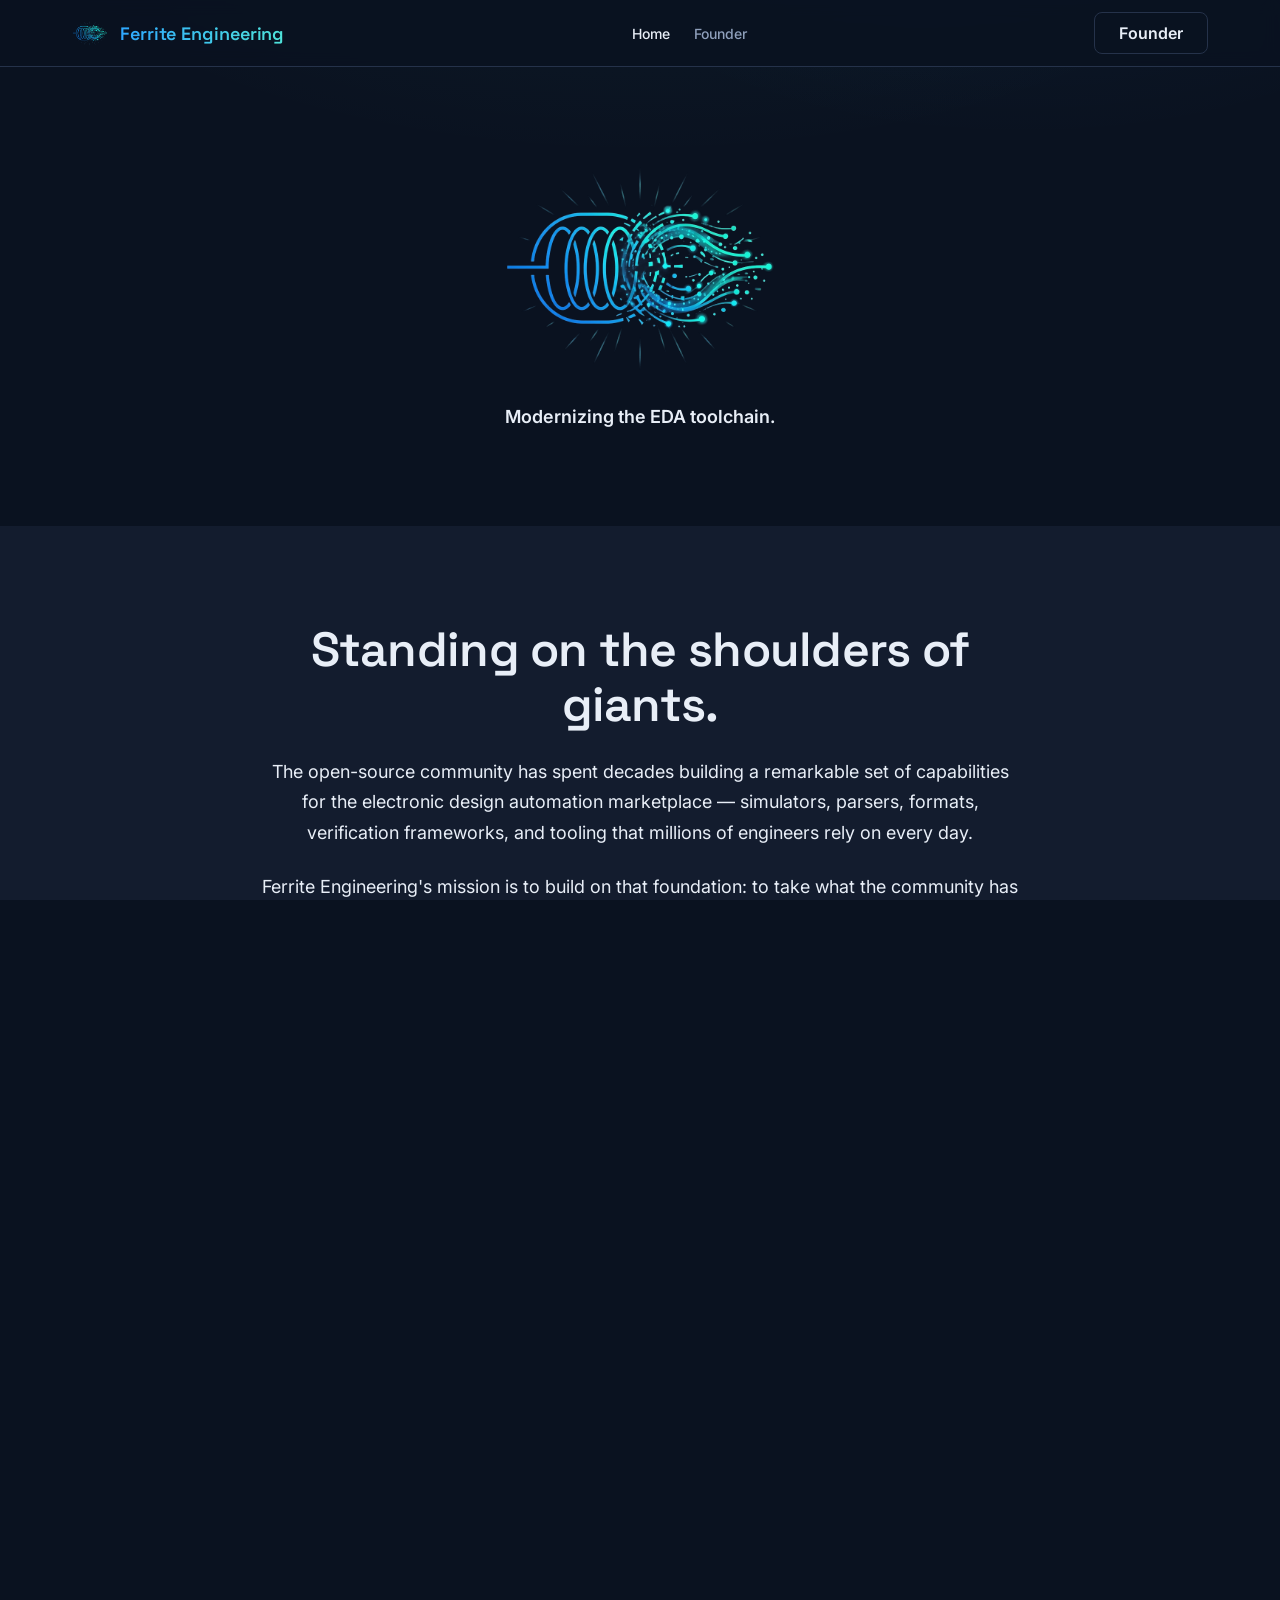
==== index.html @ c91e387a "Initial public Ferrite Engineering website Public-lean static site: open-source/EDA positioning inta" ====
<!DOCTYPE html>
<html lang="en">
<head>
  <meta charset="UTF-8">
  <meta name="viewport" content="width=device-width, initial-scale=1.0">
  <title>Ferrite Engineering — Modernizing the EDA toolchain</title>
  <meta name="description" content="Ferrite Engineering builds modern, affordable commercial-grade EDA tools on top of the open-source community's foundations.">
  <link rel="icon" type="image/svg+xml" href="img/favicon.svg">
  <link rel="stylesheet" href="css/reset.css">
  <link rel="stylesheet" href="css/tokens.css">
  <link rel="stylesheet" href="css/base.css">
  <link rel="stylesheet" href="css/components.css?v=3">
  <link rel="stylesheet" href="css/pages/home.css?v=3">
</head>
<body>
  <a class="skip-link" href="#main">Skip to content</a>

  <header class="site-header">
    <div class="container">
      <div class="nav">
        <a class="nav__brand" href="index.html">
          <img class="nav__brand-mark" src="img/logo-square-transparent.png" alt="" width="36" height="36">
          <span class="nav__brand-name">Ferrite Engineering</span>
        </a>
        <nav class="nav__menu" aria-label="Primary">
          <a href="index.html" class="is-active">Home</a>
          <a href="about.html">Founder</a>
        </nav>
        <a class="btn btn--ghost nav__cta" href="about.html">Founder</a>
        <button class="nav__toggle" data-nav-toggle aria-label="Open menu" aria-expanded="false" aria-controls="nav-drawer">
          <svg viewBox="0 0 24 24" fill="none" stroke="currentColor" stroke-width="2"><path d="M3 6h18M3 12h18M3 18h18"/></svg>
        </button>
      </div>
    </div>
    <div class="nav__drawer" id="nav-drawer" data-nav-drawer>
      <a href="index.html">Home</a>
      <a href="about.html">Founder</a>
    </div>
  </header>

  <main id="main">
    <!-- ─── Hero ──────────────────────────────────────────────── -->
    <section class="hero">
      <div class="container">
        <div class="hero__logo">
          <img src="img/logo-horizontal-transparent.png" alt="Ferrite Engineering"
               width="1408" height="564">
        </div>
        <p class="hero__lede">
          <strong style="color: var(--color-text); font-weight: 600;">
            Modernizing the EDA toolchain.
          </strong>
        </p>
      </div>
    </section>

    <!-- ─── Standing on the shoulders of giants ───────────────── -->
    <section class="giants section--alt">
      <div class="container">
        <div class="giants__container">
          <h2 class="giants__title">Standing on the shoulders of giants.</h2>
          <p class="giants__body">
            The open-source community has spent decades building a remarkable set of capabilities
            for the electronic design automation marketplace — simulators, parsers, formats,
            verification frameworks, and tooling that millions of engineers rely on every day.
          </p>
          <p class="giants__body">
            Ferrite Engineering's mission is to build on that foundation: to take what the
            community has created and turn it into commercial-grade products with the integration,
            polish, and modern user interfaces that engineering teams expect — and to give back to
            the community that made it all possible.
          </p>
          <p class="giants__body giants__body--quiet">
            Our goal is a suite of EDA products serving the segment of the market that needs
            integration and modern user experiences, with strong capabilities, priced affordably
            relative to the established commercial tools.
          </p>
        </div>
      </div>
    </section>

    <!-- ─── What we're building ───────────────────────────────── -->
    <section class="section">
      <div class="container">
        <div class="section__head">
          <h2 class="section__title">What we're building</h2>
          <p class="section__lede">
            Modern, cross-platform EDA tools with open-source cores and commercial enhancements.
          </p>
        </div>

        <article class="product">
          <span class="product__eyebrow">In development</span>
          <h3 class="product__name">Our first product</h3>
          <p class="product__lede">
            Our first product is in active development — a modern, cross-platform tool built on
            open-source foundations, with a polished, integrated experience and pricing that
            respects the budget of the engineers it's built for. More details soon.
          </p>

          <div class="future">
            <div class="future__head">More to come</div>
            <p class="future__body">
              Additional EDA tools are in early planning. The thread running through everything
              we build: open-core foundations, modern UX, affordable pricing, and a strong line
              of credit back to the open-source community we depend on.
            </p>
          </div>
        </article>
      </div>
    </section>
  </main>

  <footer class="site-footer">
    <div class="container">
      <div class="footer__top">
        <div>
          <div class="footer__brand">
            <img class="footer__brand-mark" src="img/logo-square-transparent.png" alt="" width="28" height="28">
            <span>Ferrite Engineering</span>
          </div>
          <p class="footer__tagline">Modernizing the EDA toolchain.</p>
        </div>
        <nav class="footer__nav" aria-label="Footer">
          <a href="index.html">Home</a>
          <a href="about.html">Founder</a>
          <a href="mailto:hello@ferrite-eng.com">Contact</a>
        </nav>
      </div>
      <div class="footer__bottom">
        <span>© <span data-current-year>2026</span> Ferrite Engineering.</span>
        <span>Built on the shoulders of giants.</span>
      </div>
    </div>
  </footer>

  <script src="js/main.js" defer></script>
</body>
</html>
---- css/tokens.css ----
/* Brand tokens — derived from the Ferrite Engineering logo (electric
   blue ferrite-coil core dissolving into a cyan-teal burst of sparks
   on a deep navy field). */

:root {
  /* ─── Colors ──────────────────────────────────────────────────── */
  --color-bg:        #0A1220;  /* deep navy — matches the logo backdrop */
  --color-surface:   #131C2E;  /* card/panel surface */
  --color-surface-2: #1B2538;  /* hover / nested surface */
  --color-border:    #25324A;  /* subtle border */
  --color-text:      #E8EEF7;  /* near-white with cool blue tint */
  --color-text-dim:  #8FA0BC;  /* muted text */

  /* The two brand accents read as a gradient:
     - blue:  the inductor coil and structural elements (left side of logo)
     - cyan:  the digital-spark burst (right side of logo) */
  --color-accent:        #2EA8FF;  /* electric blue */
  --color-accent-bright: #56C2FF;  /* hover-state blue */
  --color-accent-2:      #4FE3DA;  /* glowing cyan / teal */
  --color-accent-2-bright: #7CF0E8;
  --color-warn:    #FFB454;
  --color-danger:  #FF5C7A;

  /* Brand gradient — used on the wordmark, headline accents, etc. */
  --gradient-brand: linear-gradient(90deg, var(--color-accent) 0%, var(--color-accent-2) 100%);

  /* ─── Type ────────────────────────────────────────────────────── */
  /* Wordmark / headline:   Space Grotesk (geometric, technical) */
  /* Body:                  Inter (neutral, highly legible) */
  --font-display: 'Space Grotesk', 'Inter', system-ui, -apple-system, sans-serif;
  --font-sans:    'Inter', system-ui, -apple-system, sans-serif;
  --font-mono:    'JetBrains Mono', ui-monospace, 'SF Mono', monospace;

  --fs-xs:  0.75rem;
  --fs-sm:  0.875rem;
  --fs-md:  1rem;
  --fs-lg:  1.125rem;
  --fs-xl:  1.5rem;
  --fs-2xl: 2rem;
  --fs-3xl: 3rem;
  --fs-4xl: 4rem;

  /* ─── Spacing (4px base) ──────────────────────────────────────── */
  --sp-1: 0.25rem;
  --sp-2: 0.5rem;
  --sp-3: 0.75rem;
  --sp-4: 1rem;
  --sp-6: 1.5rem;
  --sp-8: 2rem;
  --sp-12: 3rem;
  --sp-16: 4rem;
  --sp-24: 6rem;

  /* ─── Radii ───────────────────────────────────────────────────── */
  --r-sm: 4px;
  --r-md: 8px;
  --r-lg: 12px;
  --r-xl: 16px;

  /* ─── Layout ──────────────────────────────────────────────────── */
  --container-max: 1200px;

  /* ─── Misc ────────────────────────────────────────────────────── */
  --focus-ring: 0 0 0 3px rgba(46, 168, 255, 0.45);
  --shadow-sm:  0 1px 2px rgba(0, 0, 0, 0.35);
  --shadow-md:  0 4px 16px rgba(0, 0, 0, 0.45);
  --shadow-glow: 0 0 32px rgba(79, 227, 218, 0.18);
}
---- css/base.css ----
/* Element styles — typography, links, common patterns. */

@import url('https://fonts.googleapis.com/css2?family=Space+Grotesk:wght@400;500;600;700&family=Inter:wght@400;500;600;700&display=swap');

body {
  font-family: var(--font-sans);
  font-size: var(--fs-md);
  color: var(--color-text);
  background-color: var(--color-bg);
  /* Subtle gradient halo at the top to echo the logo's energy burst */
  background-image:
    radial-gradient(ellipse 1200px 600px at 50% -200px, rgba(79, 227, 218, 0.06), transparent 60%),
    radial-gradient(ellipse 800px 400px at 80% -100px, rgba(46, 168, 255, 0.05), transparent 60%);
  background-attachment: fixed;
  min-height: 100vh;
}

h1, h2, h3, h4, h5, h6 {
  font-family: var(--font-display);
  font-weight: 600;
  letter-spacing: -0.015em;
  line-height: 1.15;
  color: var(--color-text);
}

h1 { font-size: var(--fs-3xl); }
h2 { font-size: var(--fs-2xl); }
h3 { font-size: var(--fs-xl); }
h4 { font-size: var(--fs-lg); }

@media (min-width: 768px) {
  h1 { font-size: var(--fs-4xl); }
  h2 { font-size: var(--fs-3xl); }
}

p {
  margin: 0;
  color: var(--color-text);
}

a {
  color: var(--color-accent-2);
  transition: color 120ms ease;
}

a:hover { color: var(--color-accent-2-bright); }

code {
  font-family: var(--font-mono);
  font-size: 0.9em;
  background-color: var(--color-surface);
  border: 1px solid var(--color-border);
  border-radius: var(--r-sm);
  padding: 0.1em 0.4em;
}

::selection {
  background-color: rgba(79, 227, 218, 0.35);
  color: var(--color-text);
}

:focus-visible {
  outline: none;
  box-shadow: var(--focus-ring);
  border-radius: var(--r-sm);
}

.skip-link {
  position: absolute;
  top: -40px;
  left: 0;
  background-color: var(--color-accent);
  color: var(--color-bg);
  padding: var(--sp-2) var(--sp-4);
  font-weight: 600;
}
.skip-link:focus { top: 0; }

.container {
  max-width: var(--container-max);
  margin: 0 auto;
  padding: 0 var(--sp-4);
}

@media (min-width: 768px) {
  .container { padding: 0 var(--sp-8); }
}

/* ─── Responsive hardening ───────────────────────────────────────
   Defensive rules so the site behaves on phones (≥ 320 dp), small
   tablets, and split-screen windows without per-page edits. */

html, body { overflow-x: hidden; max-width: 100%; }

code { overflow-wrap: break-word; word-break: break-word; }

pre {
  max-width: 100%;
  overflow-x: auto;
  -webkit-overflow-scrolling: touch;
}

@media (max-width: 768px) {
  table {
    display: block;
    overflow-x: auto;
    -webkit-overflow-scrolling: touch;
    max-width: 100%;
  }
}

@media (max-width: 479px) {
  h1 { font-size: 2rem; line-height: 1.2; }
  h2 { font-size: 1.5rem; }
  h3 { font-size: 1.25rem; }
}
---- css/components.css ----
/* Reusable components — nav, hero, buttons, cards, footer. */

/* ─── Site header / nav ──────────────────────────────────────── */
.site-header {
  position: sticky;
  top: 0;
  z-index: 50;
  background-color: rgba(10, 18, 32, 0.85);
  backdrop-filter: blur(8px);
  -webkit-backdrop-filter: blur(8px);
  border-bottom: 1px solid var(--color-border);
}

.nav {
  display: flex;
  align-items: center;
  justify-content: space-between;
  padding: var(--sp-3) 0;
}

.nav__brand {
  display: inline-flex;
  align-items: center;
  gap: var(--sp-3);
  color: var(--color-text);
}

.nav__brand:hover { color: var(--color-text); }

.nav__brand-mark {
  width: 36px;
  height: 36px;
  flex-shrink: 0;
}

.nav__brand-name {
  font-family: var(--font-display);
  font-weight: 600;
  font-size: var(--fs-lg);
  letter-spacing: -0.005em;
  background: var(--gradient-brand);
  -webkit-background-clip: text;
  background-clip: text;
  color: transparent;
}

.nav__menu {
  display: none;
  align-items: center;
  gap: var(--sp-6);
}

.nav__menu a {
  color: var(--color-text-dim);
  font-size: var(--fs-sm);
  font-weight: 500;
}

.nav__menu a:hover,
.nav__menu a.is-active {
  color: var(--color-text);
}

.nav__cta { display: none; }

.nav__toggle {
  display: inline-flex;
  align-items: center;
  justify-content: center;
  width: 40px;
  height: 40px;
  color: var(--color-text);
  border-radius: var(--r-sm);
}

.nav__toggle:hover { background-color: var(--color-surface); }

.nav__toggle svg { width: 24px; height: 24px; }

@media (min-width: 768px) {
  .nav__menu, .nav__cta { display: flex; }
  .nav__toggle { display: none; }
}

.nav__drawer {
  display: none;
  flex-direction: column;
  gap: var(--sp-2);
  padding: var(--sp-4);
  background-color: var(--color-surface);
  border-top: 1px solid var(--color-border);
}

.nav__drawer.is-open { display: flex; }

.nav__drawer a {
  color: var(--color-text);
  padding: var(--sp-3);
  border-radius: var(--r-sm);
  font-size: var(--fs-md);
}

.nav__drawer a:hover { background-color: var(--color-surface-2); }

@media (min-width: 768px) {
  .nav__drawer { display: none !important; }
}

/* ─── Buttons ────────────────────────────────────────────────── */
.btn {
  display: inline-flex;
  align-items: center;
  justify-content: center;
  gap: var(--sp-2);
  padding: var(--sp-3) var(--sp-6);
  font-size: var(--fs-md);
  font-weight: 600;
  line-height: 1;
  border-radius: var(--r-md);
  border: 1px solid transparent;
  transition: background-color 120ms ease, border-color 120ms ease,
              color 120ms ease, transform 80ms ease, box-shadow 120ms ease;
  cursor: pointer;
  text-align: center;
}

.btn:active { transform: translateY(1px); }

.btn--primary {
  background: var(--gradient-brand);
  color: var(--color-bg);
}

.btn--primary:hover {
  color: var(--color-bg);
  box-shadow: var(--shadow-glow);
}

.btn--secondary {
  background-color: var(--color-surface-2);
  color: var(--color-text);
  border-color: var(--color-border);
}

.btn--secondary:hover {
  background-color: var(--color-surface);
  color: var(--color-text);
  border-color: var(--color-text-dim);
}

.btn--ghost {
  background-color: transparent;
  color: var(--color-text);
  border-color: var(--color-border);
}

.btn--ghost:hover {
  border-color: var(--color-accent-2);
  color: var(--color-accent-2);
}

.btn--lg {
  padding: var(--sp-4) var(--sp-8);
  font-size: var(--fs-lg);
}

/* ─── Hero ───────────────────────────────────────────────────── */
.hero {
  padding: var(--sp-16) 0 var(--sp-12);
  text-align: center;
}

.hero__eyebrow {
  display: inline-block;
  padding: var(--sp-1) var(--sp-3);
  margin-bottom: var(--sp-4);
  font-family: var(--font-mono);
  font-size: var(--fs-xs);
  text-transform: uppercase;
  letter-spacing: 0.1em;
  color: var(--color-accent-2);
  background-color: rgba(79, 227, 218, 0.08);
  border: 1px solid rgba(79, 227, 218, 0.25);
  border-radius: var(--r-sm);
}

.hero__title {
  max-width: 880px;
  margin: 0 auto var(--sp-4);
}

.hero__title--gradient {
  background: var(--gradient-brand);
  -webkit-background-clip: text;
  background-clip: text;
  color: transparent;
}

.hero__lede {
  max-width: 680px;
  margin: 0 auto var(--sp-8);
  font-size: var(--fs-lg);
  color: var(--color-text-dim);
}

.hero__actions {
  display: flex;
  flex-wrap: wrap;
  justify-content: center;
  gap: var(--sp-3);
}

@media (min-width: 768px) {
  .hero { padding: var(--sp-24) 0 var(--sp-16); }
}

/* ─── Section ────────────────────────────────────────────────── */
.section { padding: var(--sp-16) 0; }
.section--alt { background-color: var(--color-surface); }

.section__head {
  text-align: center;
  max-width: 720px;
  margin: 0 auto var(--sp-12);
}

.section__title { margin-bottom: var(--sp-3); }

.section__lede {
  color: var(--color-text-dim);
  font-size: var(--fs-lg);
}

/* ─── Footer ─────────────────────────────────────────────────── */
.site-footer {
  background-color: var(--color-surface);
  border-top: 1px solid var(--color-border);
  padding: var(--sp-12) 0 var(--sp-8);
  margin-top: var(--sp-16);
}

.footer__top {
  display: flex;
  flex-direction: column;
  gap: var(--sp-6);
  margin-bottom: var(--sp-8);
}

@media (min-width: 768px) {
  .footer__top {
    flex-direction: row;
    justify-content: space-between;
    align-items: flex-start;
  }
}

.footer__brand {
  display: flex;
  align-items: center;
  gap: var(--sp-3);
  font-family: var(--font-display);
  font-weight: 600;
  font-size: var(--fs-lg);
  margin-bottom: var(--sp-2);
  color: var(--color-text);
}

.footer__brand-mark {
  width: 28px;
  height: 28px;
}

.footer__tagline {
  color: var(--color-text-dim);
  font-size: var(--fs-sm);
  max-width: 360px;
}

.footer__nav {
  display: flex;
  flex-wrap: wrap;
  gap: var(--sp-6);
}

.footer__nav a {
  color: var(--color-text);
  font-size: var(--fs-sm);
}

.footer__nav a:hover { color: var(--color-accent-2); }

.footer__bottom {
  padding-top: var(--sp-6);
  border-top: 1px solid var(--color-border);
  display: flex;
  flex-wrap: wrap;
  justify-content: space-between;
  gap: var(--sp-3);
  font-size: var(--fs-sm);
  color: var(--color-text-dim);
}

/* ─── Mobile padding scale ─────────────────────────────────────── */
@media (max-width: 479px) {
  .hero    { padding: var(--sp-12) 0 var(--sp-8); }
  .section { padding: var(--sp-12) 0; }

  .hero__actions .btn {
    flex: 1 1 100%;
    max-width: 320px;
  }

  /* Wordmark in nav can crowd the hamburger toggle on a 320 dp phone;
     ease it down a touch so the layout stays balanced. */
  .nav__brand-name { font-size: var(--fs-md); }
  .nav__brand-mark { width: 28px; height: 28px; }
}
---- css/pages/home.css ----
/* Home page — index.html */

/* The hero on the company landing has the wordmark + tagline rendered
   large, with the horizontal logo image displayed prominently above. */

.hero__logo {
  max-width: 520px;
  margin: 0 auto var(--sp-8);
}

.hero__logo img {
  width: 100%;
  height: auto;
}

/* ─── Mission / shoulders-of-giants section ──────────────────── */
.giants {
  padding: var(--sp-24) 0;
}

.giants__container {
  max-width: 760px;
  margin: 0 auto;
  text-align: center;
}

.giants__title {
  margin-bottom: var(--sp-6);
}

.giants__body {
  font-size: var(--fs-lg);
  color: var(--color-text);
  line-height: 1.7;
  margin-bottom: var(--sp-6);
}

.giants__body--quiet {
  color: var(--color-text-dim);
  font-size: var(--fs-md);
}

/* ─── Product card ───────────────────────────────────────────── */
.product {
  background-color: var(--color-surface);
  border: 1px solid var(--color-border);
  border-radius: var(--r-xl);
  padding: var(--sp-12);
  max-width: 920px;
  margin: 0 auto;
  text-align: center;
  position: relative;
  overflow: hidden;
}

/* Soft gradient halo behind the product card */
.product::before {
  content: "";
  position: absolute;
  top: -100px;
  right: -100px;
  width: 400px;
  height: 400px;
  background: radial-gradient(circle, rgba(79, 227, 218, 0.12) 0%, transparent 60%);
  pointer-events: none;
}

.product::after {
  content: "";
  position: absolute;
  bottom: -100px;
  left: -100px;
  width: 360px;
  height: 360px;
  background: radial-gradient(circle, rgba(46, 168, 255, 0.10) 0%, transparent 60%);
  pointer-events: none;
}

.product__eyebrow {
  display: inline-block;
  padding: var(--sp-1) var(--sp-3);
  margin-bottom: var(--sp-4);
  font-family: var(--font-mono);
  font-size: var(--fs-xs);
  text-transform: uppercase;
  letter-spacing: 0.1em;
  color: var(--color-accent-2);
  background-color: rgba(79, 227, 218, 0.08);
  border: 1px solid rgba(79, 227, 218, 0.25);
  border-radius: var(--r-sm);
  position: relative;
}

.product__name {
  font-size: var(--fs-3xl);
  margin-bottom: var(--sp-3);
  background: var(--gradient-brand);
  -webkit-background-clip: text;
  background-clip: text;
  color: transparent;
  position: relative;
}

.product__lede {
  font-size: var(--fs-lg);
  color: var(--color-text-dim);
  max-width: 580px;
  margin: 0 auto var(--sp-8);
  position: relative;
}

.product__actions {
  display: flex;
  flex-wrap: wrap;
  justify-content: center;
  gap: var(--sp-3);
  position: relative;
}

/* ─── Coming-up / future products list ───────────────────────── */
.future {
  margin-top: var(--sp-12);
  text-align: center;
}

.future__head {
  font-family: var(--font-mono);
  font-size: var(--fs-xs);
  text-transform: uppercase;
  letter-spacing: 0.1em;
  color: var(--color-text-dim);
  margin-bottom: var(--sp-3);
}

.future__body {
  color: var(--color-text-dim);
  max-width: 640px;
  margin: 0 auto;
}

/* ─── Mobile-specific reductions ─────────────────────────────────
   The product card uses generous desktop padding (sp-12 = 48 dp)
   that crowds the content area on a 320 dp viewport. The giants
   section similarly uses an indulgent vertical rhythm that we tone
   down on phones. */
@media (max-width: 600px) {
  .product { padding: var(--sp-6); }
  .product__name { font-size: var(--fs-2xl); }

  .giants { padding: var(--sp-16) 0; }

  .hero__logo { max-width: 360px; }
}
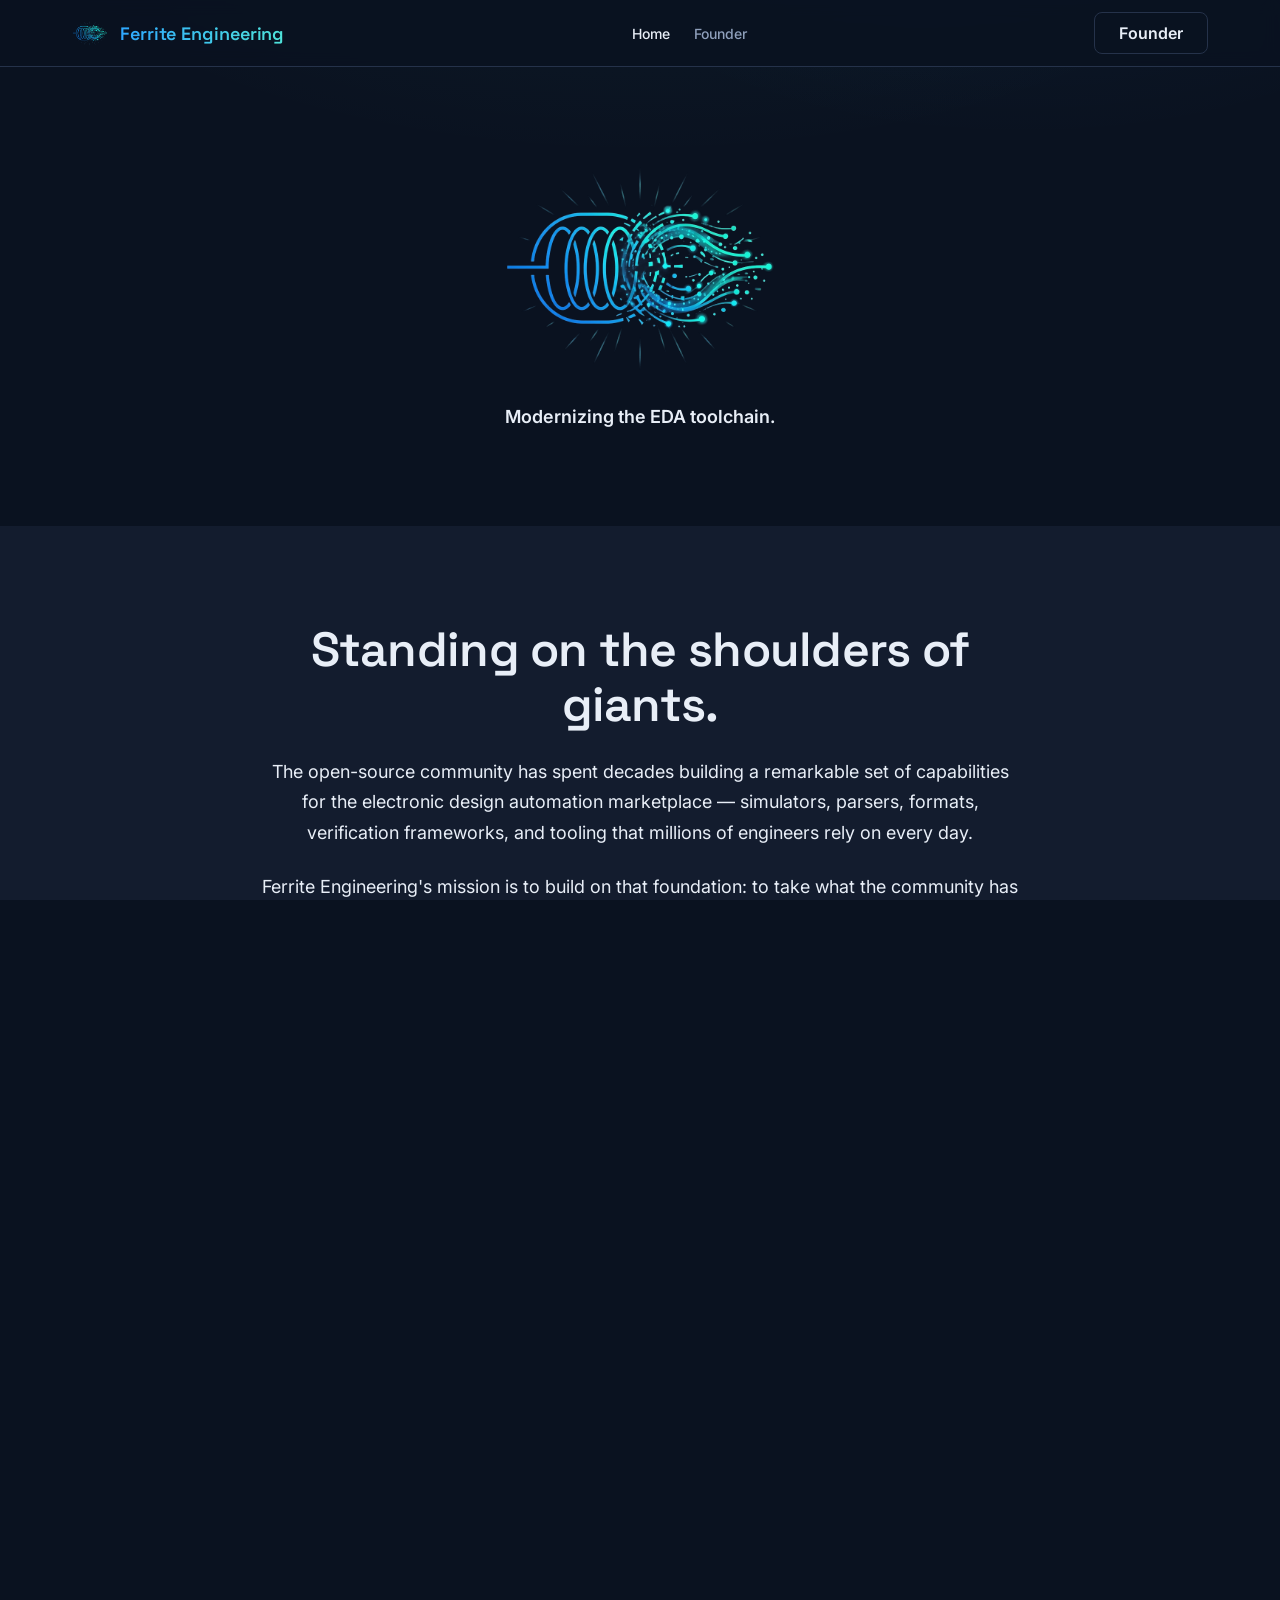
==== commit b2b1c97f: "Add legal entity name and HQ address to footer Match the D-U-N-S record (Ferrite Engineering LLC, De" ====
--- a/index.html
+++ b/index.html
@@ -120,20 +120,28 @@
             <span>Ferrite Engineering</span>
           </div>
           <p class="footer__tagline">Modernizing the EDA toolchain.</p>
+          <address class="footer__address" style="margin-top:.6rem;color:var(--color-text-dim);font-size:.85rem;font-style:normal;line-height:1.6;">
+            Ferrite Engineering LLC<br>
+            1500 N Grant St, Ste N<br>
+            Denver, CO 80203-1859
+          </address>
         </div>
         <nav class="footer__nav" aria-label="Footer">
           <a href="index.html">Home</a>
           <a href="about.html">Founder</a>
-          <a href="mailto:hello@ferrite-eng.com">Contact</a>
+          <a href="mailto:mfink@ferriteengineering.com">Contact</a>
         </nav>
       </div>
       <div class="footer__bottom">
-        <span>© <span data-current-year>2026</span> Ferrite Engineering.</span>
+        <span>© <span data-current-year>2026</span> Ferrite Engineering LLC.</span>
         <span>Built on the shoulders of giants.</span>
       </div>
     </div>
   </footer>
 
   <script src="js/main.js" defer></script>
+  <!-- Cloudflare Web Analytics -->
+  <script defer src="https://static.cloudflareinsights.com/beacon.min.js" data-cf-beacon='{"token": "5f5d81b39cff4676b1e9cec5fe8481dc"}'></script>
+  <!-- End Cloudflare Web Analytics -->
 </body>
 </html>
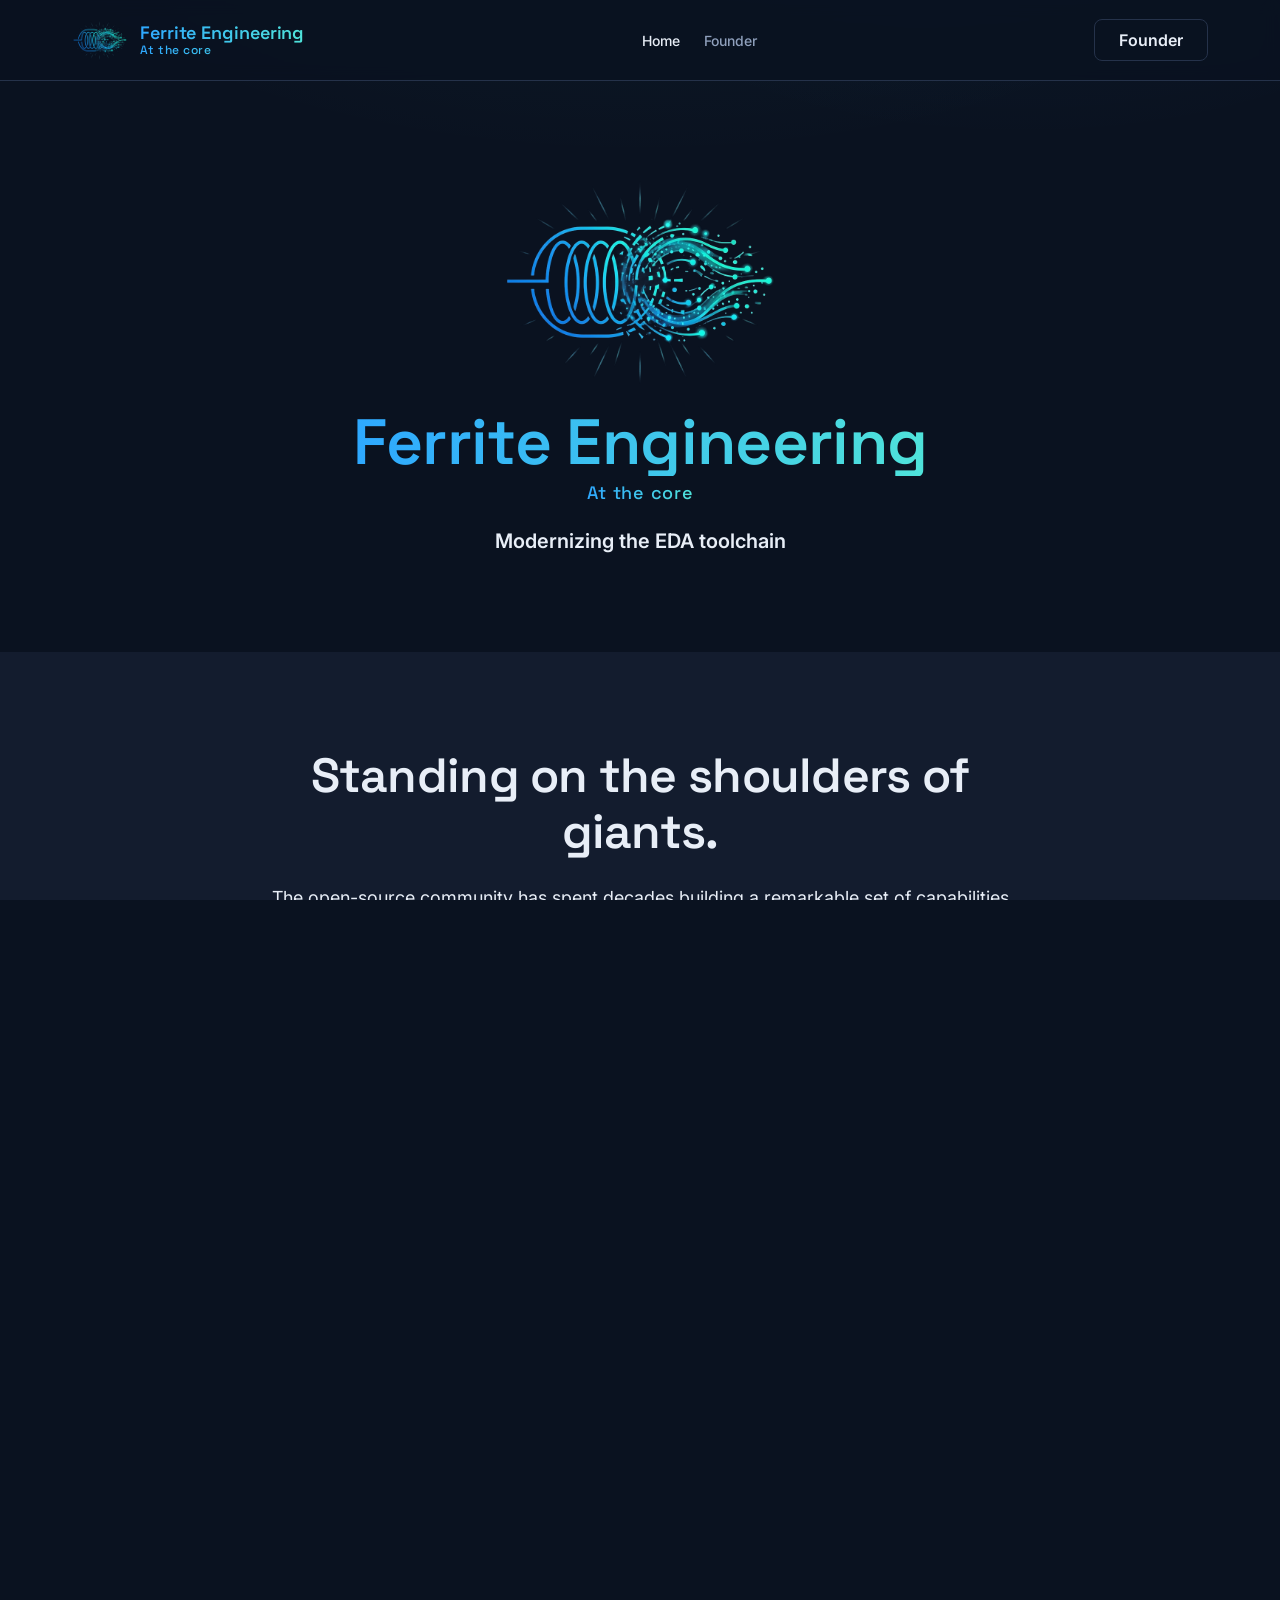
==== commit 84e3d2c7: "feat: add "At the core" tagline to the Ferrite brand signature Treats the company name + tagline as " ====
--- a/index.html
+++ b/index.html
@@ -9,8 +9,8 @@
   <link rel="stylesheet" href="css/reset.css">
   <link rel="stylesheet" href="css/tokens.css">
   <link rel="stylesheet" href="css/base.css">
-  <link rel="stylesheet" href="css/components.css?v=3">
-  <link rel="stylesheet" href="css/pages/home.css?v=3">
+  <link rel="stylesheet" href="css/components.css?v=7">
+  <link rel="stylesheet" href="css/pages/home.css?v=7">
 </head>
 <body>
   <a class="skip-link" href="#main">Skip to content</a>
@@ -19,8 +19,11 @@
     <div class="container">
       <div class="nav">
         <a class="nav__brand" href="index.html">
-          <img class="nav__brand-mark" src="img/logo-square-transparent.png" alt="" width="36" height="36">
-          <span class="nav__brand-name">Ferrite Engineering</span>
+          <img class="nav__brand-mark" src="img/logo-square-transparent.png" alt="" width="56" height="56">
+          <span class="nav__brand-lock">
+            <span class="nav__brand-name">Ferrite Engineering</span>
+            <span class="nav__brand-tag">At the core</span>
+          </span>
         </a>
         <nav class="nav__menu" aria-label="Primary">
           <a href="index.html" class="is-active">Home</a>
@@ -43,12 +46,18 @@
     <section class="hero">
       <div class="container">
         <div class="hero__logo">
-          <img src="img/logo-horizontal-transparent.png" alt="Ferrite Engineering"
+          <img src="img/logo-horizontal-transparent.png" alt=""
                width="1408" height="564">
+        </div>
+        <!-- Brand signature: wordmark + "At the core" read as one unit,
+             both in the brand gradient; the white mission line sits below. -->
+        <div class="hero__lockup">
+          <h1 class="hero__name">Ferrite Engineering</h1>
+          <p class="hero__tagline">At the core</p>
         </div>
         <p class="hero__lede">
           <strong style="color: var(--color-text); font-weight: 600;">
-            Modernizing the EDA toolchain.
+            Modernizing the EDA toolchain
           </strong>
         </p>
       </div>
@@ -116,8 +125,11 @@
       <div class="footer__top">
         <div>
           <div class="footer__brand">
-            <img class="footer__brand-mark" src="img/logo-square-transparent.png" alt="" width="28" height="28">
-            <span>Ferrite Engineering</span>
+            <img class="footer__brand-mark" src="img/logo-square-transparent.png" alt="" width="34" height="34">
+            <span class="footer__brand-lock">
+              <span class="footer__brand-name">Ferrite Engineering</span>
+              <span class="footer__brand-tag">At the core</span>
+            </span>
           </div>
           <p class="footer__tagline">Modernizing the EDA toolchain.</p>
           <address class="footer__address" style="margin-top:.6rem;color:var(--color-text-dim);font-size:.85rem;font-style:normal;line-height:1.6;">
--- a/css/components.css
+++ b/css/components.css
@@ -28,16 +28,39 @@
 .nav__brand:hover { color: var(--color-text); }
 
 .nav__brand-mark {
-  width: 36px;
-  height: 36px;
+  /* Sized so the mark's height roughly matches the name+tagline stack. */
+  width: 56px;
+  height: 56px;
   flex-shrink: 0;
+}
+
+/* Name + tagline stack as one signature in the top-left banner. */
+.nav__brand-lock {
+  display: flex;
+  flex-direction: column;
+  gap: 0.05em;
+  line-height: 1;
 }
 
 .nav__brand-name {
   font-family: var(--font-display);
   font-weight: 600;
   font-size: var(--fs-lg);
+  line-height: 1.05;
   letter-spacing: -0.005em;
+  background: var(--gradient-brand);
+  -webkit-background-clip: text;
+  background-clip: text;
+  color: transparent;
+}
+
+.nav__brand-tag {
+  font-family: var(--font-display);
+  font-weight: 500;
+  font-size: var(--fs-xs);
+  letter-spacing: 0.04em;
+  line-height: 1;
+  /* Same brand gradient as the wordmark so the signature reads as one. */
   background: var(--gradient-brand);
   -webkit-background-clip: text;
   background-clip: text;
@@ -266,8 +289,34 @@
 }
 
 .footer__brand-mark {
-  width: 28px;
-  height: 28px;
+  width: 34px;
+  height: 34px;
+}
+
+/* Footer signature — name + "At the core" stacked, both in the brand
+   gradient so the lockup matches the hero and nav. */
+.footer__brand-lock {
+  display: flex;
+  flex-direction: column;
+  gap: 2px;
+  line-height: 1.05;
+}
+
+.footer__brand-name {
+  background: var(--gradient-brand);
+  -webkit-background-clip: text;
+  background-clip: text;
+  color: transparent;
+}
+
+.footer__brand-tag {
+  font-size: var(--fs-xs);
+  font-weight: 500;
+  letter-spacing: 0.04em;
+  background: var(--gradient-brand);
+  -webkit-background-clip: text;
+  background-clip: text;
+  color: transparent;
 }
 
 .footer__tagline {
@@ -313,5 +362,5 @@
   /* Wordmark in nav can crowd the hamburger toggle on a 320 dp phone;
      ease it down a touch so the layout stays balanced. */
   .nav__brand-name { font-size: var(--fs-md); }
-  .nav__brand-mark { width: 28px; height: 28px; }
-}
+  .nav__brand-mark { width: 46px; height: 46px; }
+}
--- a/css/pages/home.css
+++ b/css/pages/home.css
@@ -11,6 +11,56 @@
 .hero__logo img {
   width: 100%;
   height: auto;
+}
+
+/* ─── Hero brand lockup — wordmark + "At the core" as one unit ────
+   The horizontal mark sits above; the wordmark and tagline below read
+   as a single brand signature, with "core" carrying the brand
+   gradient. The pun reads three ways: the ferrite core itself, the
+   open-CORE products, and being at the core of the EDA toolchain. */
+.hero__lockup {
+  display: flex;
+  flex-direction: column;
+  align-items: center;
+  gap: var(--sp-2);
+  margin: calc(-1 * var(--sp-2)) auto var(--sp-6);
+}
+
+.hero__name {
+  margin: 0;
+  font-family: var(--font-display);
+  font-weight: 600;
+  font-size: var(--fs-3xl);
+  letter-spacing: -0.01em;
+  line-height: 1.05;
+  background: var(--gradient-brand);
+  -webkit-background-clip: text;
+  background-clip: text;
+  color: transparent;
+}
+
+@media (min-width: 768px) {
+  .hero__name { font-size: var(--fs-4xl); }
+}
+
+.hero__tagline {
+  font-family: var(--font-display);
+  font-weight: 500;
+  font-size: var(--fs-lg);
+  letter-spacing: 0.04em;
+  line-height: 1;
+  /* Same brand gradient as the wordmark so the signature reads as one
+   * unit and recedes behind the white mission line below. */
+  background: var(--gradient-brand);
+  -webkit-background-clip: text;
+  background-clip: text;
+  color: transparent;
+}
+
+/* Mission line sits just below the brand signature — bumped up a
+   step from the component default so it carries more weight. */
+.hero__lede {
+  font-size: 1.25rem;
 }
 
 /* ─── Mission / shoulders-of-giants section ──────────────────── */
@@ -149,5 +199,7 @@
 
   .giants { padding: var(--sp-16) 0; }
 
-  .hero__logo { max-width: 360px; }
-}
+  .hero__logo { max-width: 320px; margin-bottom: var(--sp-6); }
+  .hero__name { font-size: var(--fs-2xl); }
+  .hero__tagline { font-size: var(--fs-md); }
+}
